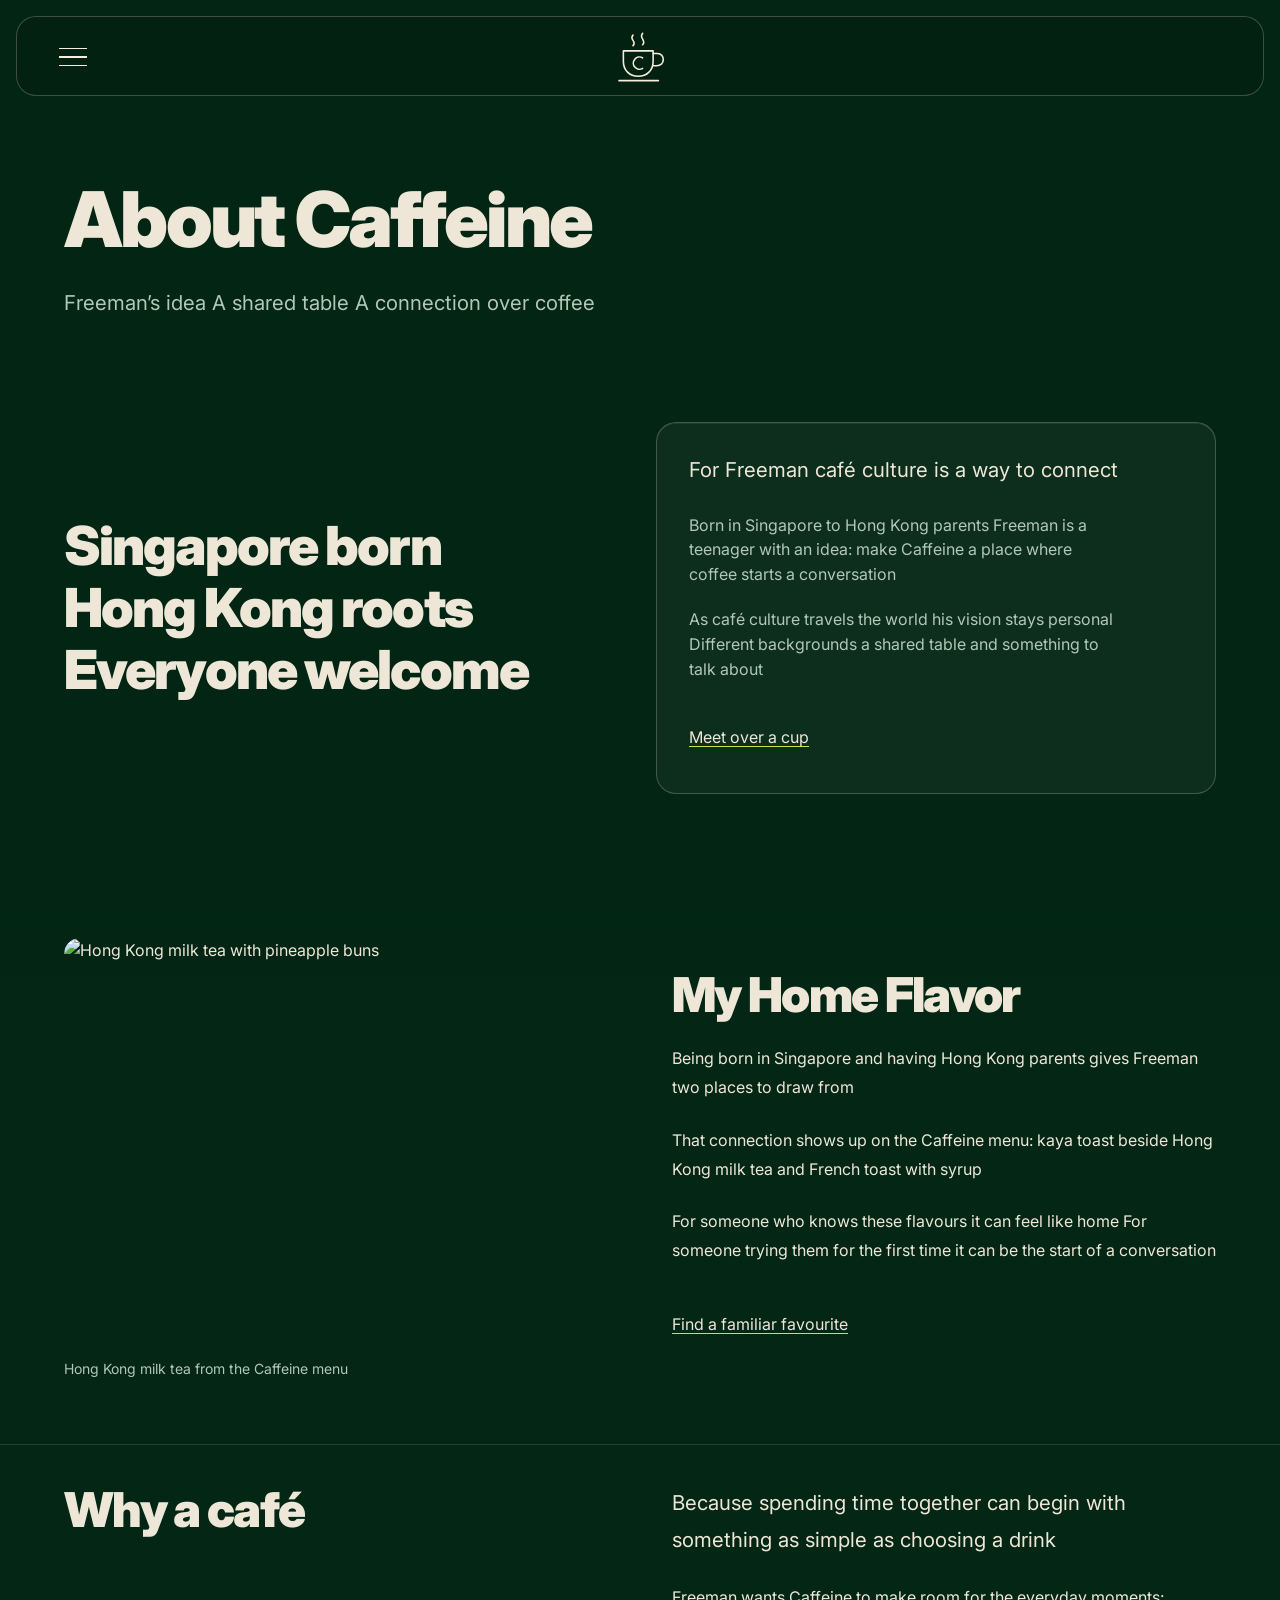
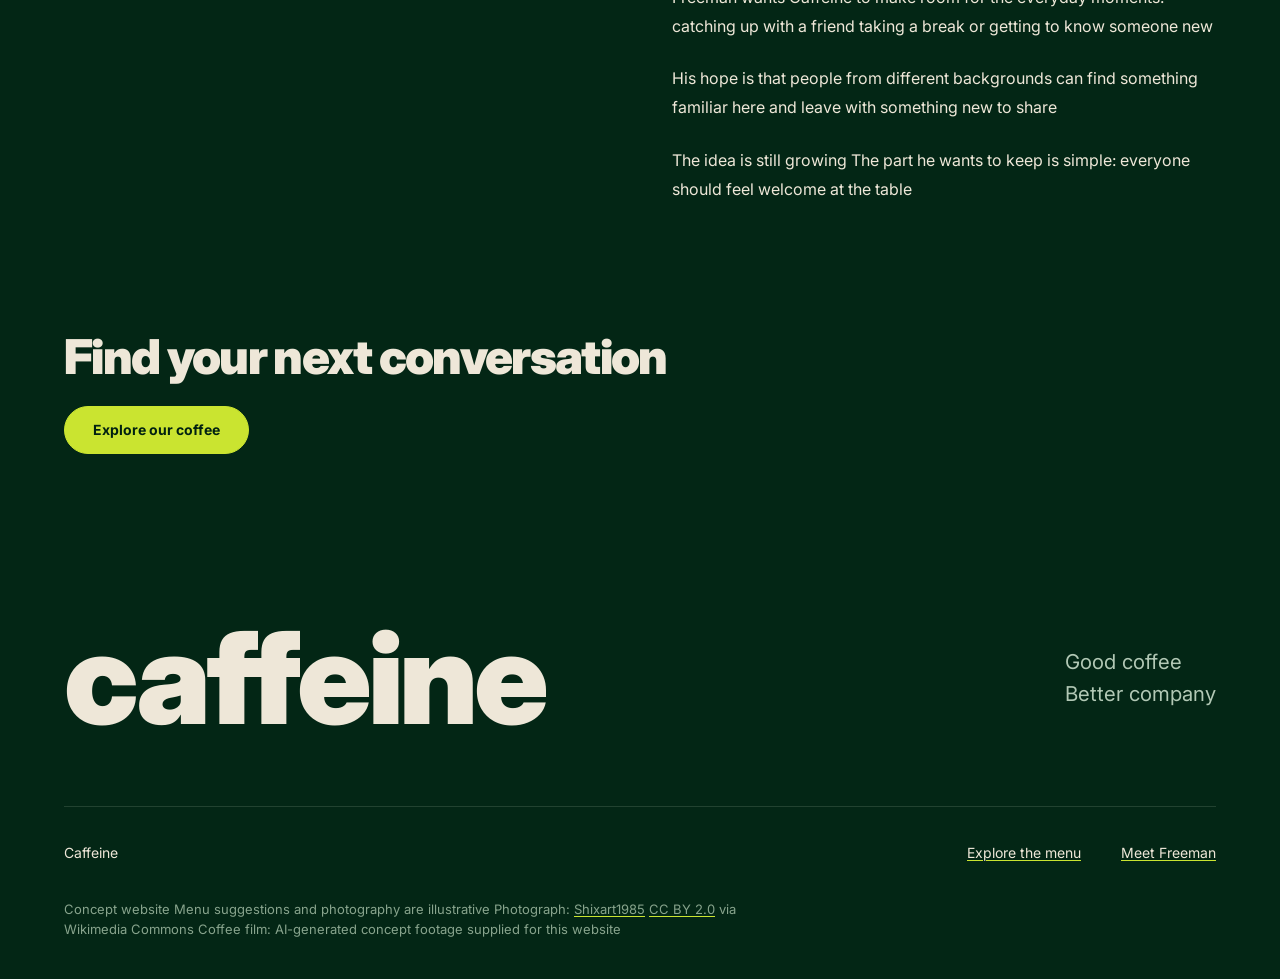
==== about.html @ d1d004fe "Add files via upload" ====
<!doctype html>
<html lang="en"><head><meta charset="UTF-8"><meta name="viewport" content="width=device-width, initial-scale=1"><title>About | Caffeine</title><meta name="description" content="Caffeine is Freeman’s café concept, bringing people together through coffee, with roots in Singapore and Hong Kong."><link rel="preconnect" href="https://fonts.googleapis.com"><link rel="preconnect" href="https://fonts.gstatic.com" crossorigin><link href="https://fonts.googleapis.com/css2?family=Inter:wght@400;500;700;900&display=swap" rel="stylesheet"><link rel="stylesheet" href="style.css"></head>
<body class="about-page"><a class="skip" href="#main">Skip to content</a><header class="container nav"><button class="menu-toggle" type="button" aria-label="Open menu" aria-haspopup="dialog" hidden><span aria-hidden="true"></span><span aria-hidden="true"></span><span aria-hidden="true"></span></button><a class="wordmark brand-home" href="index.html" aria-label="Caffeine home" title="Caffeine home"><svg class="brand-mark" width="56" height="56" viewBox="0 0 64 64" fill="none" aria-hidden="true" focusable="false"><g stroke="currentColor" stroke-width="1.8" stroke-linecap="round" stroke-linejoin="round"><path d="M24 7c-5 5 5 7 0 12M35 5c-5 5 5 8 0 13M13 25h34v12c0 10-7 17-17 17S13 47 13 37V25Z"/><path d="M47 28h5c9 0 9 14-1 14h-4M8 59h45M35 33a7 7 0 1 0 0 12"/></g></svg></a><nav aria-label="Main navigation"><a href="index.html#story">Our story</a><a href="coffee.html">Coffee</a><a href="shop.html">Shop</a><a href="about.html" aria-current="page">About</a><a class="visit-link" href="index.html#visit">Come together</a></nav></header><main id="main"><div class="container about-intro"><h1>About Caffeine</h1><p class="lead">Freeman’s idea A shared table A connection over coffee</p></div><section id="story" class="story container"><div class="story-heading"><h2>Singapore born<br>Hong Kong roots<br>Everyone welcome</h2></div><div class="story-body"><p class="lead">For Freeman café culture is a way to connect</p><p>Born in Singapore to Hong Kong parents Freeman is a teenager with an idea: make Caffeine a place where coffee starts a conversation</p><p>As café culture travels the world his vision stays personal Different backgrounds a shared table and something to talk about</p><a class="text-link" href="index.html#visit">Meet over a cup</a></div></section><section class="container about-roots" aria-labelledby="home-flavor-title"><figure class="about-roots-photo"><img src="assets/hong-kong-milk-tea.jpg" alt="Hong Kong milk tea with pineapple buns" width="1500" height="1125" loading="lazy"><figcaption>Hong Kong milk tea from the Caffeine menu</figcaption></figure><div class="about-roots-copy"><h2 id="home-flavor-title">My Home Flavor</h2><p>Being born in Singapore and having Hong Kong parents gives Freeman two places to draw from</p><p>That connection shows up on the Caffeine menu: kaya toast beside Hong Kong milk tea and French toast with syrup</p><p>For someone who knows these flavours it can feel like home For someone trying them for the first time it can be the start of a conversation</p><a class="text-link" href="coffee.html">Find a familiar favourite</a></div></section><section class="container about-purpose" aria-labelledby="gather-title"><h2 id="gather-title">Why a café</h2><div><p class="lead">Because spending time together can begin with something as simple as choosing a drink</p><p>Freeman wants Caffeine to make room for the everyday moments: catching up with a friend taking a break or getting to know someone new</p><p>His hope is that people from different backgrounds can find something familiar here and leave with something new to share</p><p>The idea is still growing The part he wants to keep is simple: everyone should feel welcome at the table</p></div></section><section class="container about-invitation" aria-labelledby="connection-title"><h2 id="connection-title">Find your next conversation</h2><a class="btn" href="coffee.html">Explore our coffee</a></section></main><footer class="container footer"><div class="footer-top"><a href="index.html" class="footer-mark" aria-label="Caffeine home">caffeine</a><p>Good coffee<br>Better company</p></div><div class="footer-bottom"><p>Caffeine</p><a href="coffee.html">Explore the menu</a><a href="index.html#story">Meet Freeman</a></div><p class="credits">Concept website Menu suggestions and photography are illustrative Photograph: <a href="https://commons.wikimedia.org/wiki/File:Espresso_coffee_pouring_from_retro_espresso_machine.jpg">Shixart1985</a> <a href="https://creativecommons.org/licenses/by/2.0/">CC BY 2.0</a> via Wikimedia Commons Coffee film: AI-generated concept footage supplied for this website</p></footer><script src="site-menu.js" defer></script></body></html>
---- style.css ----
/* Hallmark · shape: Conversational FAQ · genre: editorial · theme: Hedgerow palette with owner-requested glass · job: visit · draw: 53050f
 * hero: Stage · nav: edge-aligned · footer: statement · imagery: photograph · signature: two espresso glasses making connection tangible · hedgerow: hedge
 * axes: dark/high-contrast-serif/chromatic-green · posture: drenched · contrast: static checks only · fold: unverified · v2.0.0 */
/* waive 29: owner explicitly requested frosted glass, using photo-backed translucent surfaces. */
/* Hallmark · pre-emit critique: photo carries connection; weakest: business facts absent, leave address and hours as two explicit slots. */
/* hero-review: in-thread, source review; removed unverified registered trademark. finish-review: in-thread, render unavailable; visual verification pending. */
/* waive 42: edge-aligned navigation keeps three café destinations clear. Draw swaps: Stage supports portrait coffee photo; edge nav replaces search without searchable content; no sticky hours before hours are supplied. */
@import url('./tokens.css');
@import url('./base.css');
:root { --color-clear: transparent; --photo-outline: color-mix(in oklab, var(--color-ink) 8%, transparent); }
a { text-decoration-color: var(--color-accent); }
.nav { height: 92px; display:flex; align-items:center; justify-content:space-between; gap:var(--space-lg); }
.wordmark { font-family:var(--font-display); font-size:38px; text-decoration:none; letter-spacing:-2px; white-space:nowrap; }
.wordmark span { font-family:var(--font-body); font-size:12px; vertical-align:top; letter-spacing:0; margin-left:var(--space-2xs); }
nav { display:flex; align-items:center; gap:36px; } nav a { font-size:14px; text-decoration:none; white-space:nowrap; padding-block:var(--space-sm); } nav a:hover { text-decoration:underline; }
.visit-link { border-bottom:1px solid var(--color-accent); }
.hero { min-height:calc(100svh - 92px); display:grid; grid-template-columns:minmax(0, 1fr) minmax(0, 1fr); align-items:center; gap:var(--space-2xl); padding-block:36px var(--space-2xl); }
h1 { font-size:clamp(54px,6.2vw,92px); max-width:10ch; line-height:1.1; }
.hero-copy .lead { margin-block:28px 36px; font-size:18px; color:var(--color-ink-2); }
.hero-photo { margin:0; height:calc(100svh - 192px); min-height:430px; max-height:800px; outline:1px solid var(--photo-outline); }
.btn { display:inline-flex; align-items:center; justify-content:center; min-height:48px; padding:0 28px; background:var(--color-accent); color:var(--color-accent-ink); border:1px solid var(--color-accent); border-radius:var(--radius-pill); font-weight:700; font-size:14px; text-decoration:none; white-space:nowrap; }
.btn:hover { background:var(--color-accent-2); } .btn:active { transform:translateY(1px); } .btn:disabled { opacity:.55; cursor:not-allowed; } .btn[aria-busy=true] { cursor:progress; }
.skip { position:absolute; transform:translateY(-150%); padding:var(--space-sm) var(--space-lg); background:var(--color-ink); color:var(--color-paper); z-index:10; } .skip:focus-visible { transform:none; }
@media(max-width:60rem) { .nav { height:80px; } nav { gap:var(--space-lg); } .hero { gap:32px; } h1 { font-size:clamp(48px,7vw,74px); } }
@media(max-width:40rem) { .nav { height:auto; min-height:80px; flex-wrap:wrap; padding-block:20px; gap:var(--space-md); } .wordmark { font-size:32px; } nav { gap:20px; } nav a { font-size:13px; } .hero { grid-template-columns:minmax(0,1fr); padding-block:44px 32px; min-height:0; gap:var(--space-xl); } h1 { font-size:clamp(52px,12vw,76px); } .hero-photo { height:460px; min-height:0; } }
@media(prefers-reduced-motion:reduce) { .btn:active { transform:none; } }
.section-head { display:flex; align-items:flex-end; justify-content:space-between; gap:var(--gap-columns); margin-bottom:var(--space-2xl); }
.section-head p { max-width:34ch; color:var(--color-muted); font-size:var(--text-sm); }
.menu-section { padding-block:var(--section-gap-s); background:var(--color-ink); color:var(--color-paper); --color-rule:color-mix(in oklab, var(--color-paper) 23%, var(--color-ink)); --color-focus:var(--color-accent-deep); }
.menu-section .section-head p { color:var(--color-paper-3); }
.menu-choice { border:0; padding:0; margin:0 0 var(--space-xl); display:flex; gap:var(--space-xs); }
.menu-choice input { position:absolute; opacity:0; width:1px; height:1px; }
.menu-choice label { min-height:48px; display:inline-flex; align-items:center; padding-inline:var(--space-lg); border:1px solid var(--color-rule); border-radius:var(--radius-pill); cursor:pointer; font-size:var(--text-sm); white-space:nowrap; }
.menu-choice input:checked + label { background:var(--color-paper); color:var(--color-ink); }
.menu-choice label:hover { border-color:var(--color-paper); }
.menu-choice input:focus-visible + label { outline:2px solid var(--color-focus); outline-offset:3px; }
.menu-choice label:active { border-color:var(--color-accent-deep); }
.menu-choice input:disabled + label { opacity:.55; cursor:not-allowed; }
.menu-panel { border-top:1px solid var(--color-paper); }
.menu-panel article { display:grid; grid-template-columns:minmax(0,1fr) minmax(0,1fr); gap:var(--gap-columns); align-items:center; padding-block:28px; border-bottom:1px solid var(--color-rule); }
.menu-panel h3 { font-size:32px; }
.menu-panel p { color:var(--color-paper-3); }
.menu-section:has(#coffee:checked) [data-menu]:not([data-menu=coffee]), .menu-section:has(#tea:checked) [data-menu]:not([data-menu=tea]), .menu-section:has(#bites:checked) [data-menu]:not([data-menu=bites]) { display:none; }
.story { padding-block:var(--section-gap-l); display:grid; grid-template-columns:minmax(0,1fr) minmax(0,1fr); align-items:center; gap:var(--gap-columns); }
.story h2 { font-size:clamp(40px,4.2vw,60px); line-height:1.16; }
.story-body { padding-left:var(--space-xl); }
.story-body .lead { color:var(--color-ink); margin-bottom:28px; }
.story-body p { color:var(--color-ink-2); margin-bottom:20px; max-width:43ch; }
.text-link { display:inline-flex; align-items:center; min-height:48px; margin-top:var(--space-sm); }
.visit-section { background:var(--color-paper-2); color:var(--color-ink); padding-block:var(--section-gap-s); }
.visit-grid { display:grid; grid-template-columns:minmax(0,1fr) minmax(0,1fr); gap:var(--gap-columns); }
.visit-grid h2 { font-size:clamp(44px,4.5vw,64px); line-height:1.15; }
.visit-grid .lead { margin-top:var(--space-lg); color:var(--color-ink-2); max-width:28ch; }
.visit-details dl { margin:0; }
.visit-details dl > div { padding-block:var(--space-lg); border-top:1px solid var(--color-rule); }
.visit-details dt { font-size:var(--text-sm); color:var(--color-muted); margin-bottom:var(--space-sm); }
.visit-details dd { margin:0; }
.fill { border:1px dashed var(--color-muted); padding:var(--space-2xs) var(--space-xs); display:inline-block; color:var(--color-ink-2); }
.visit-details > p { font-size:var(--text-sm); color:var(--color-muted); margin-block:var(--space-md) var(--space-xl); }
details { border-top:1px solid var(--color-rule); padding-block:var(--space-md); }
summary { cursor:pointer; min-height:48px; align-content:center; }
summary:hover { color:var(--color-ink-2); }
details p { color:var(--color-ink-2); padding-block:var(--space-md); }
.footer { padding-block:var(--space-3xl) var(--space-xl); }
.footer-top { display:flex; justify-content:space-between; align-items:center; gap:var(--gap-columns); padding-bottom:var(--space-2xl); }
.footer-mark { font-family:var(--font-display); font-size:clamp(70px,13vw,176px); line-height:1; letter-spacing:-.055em; text-decoration:none; }
.footer-top p { font-size:var(--text-lead); color:var(--color-ink-2); }
.footer-bottom { display:flex; align-items:center; flex-wrap:wrap; gap:var(--space-xl); padding-block:var(--space-lg); border-top:1px solid var(--color-rule); font-size:var(--text-sm); }
.footer-bottom p { margin-right:auto; }
.footer-bottom a { min-height:44px; display:inline-flex; align-items:center; }
.credits { color:var(--color-muted); font-size:var(--text-xs); max-width:85ch; }
@media(max-width:60rem) { .story-body { padding-left:0; } .menu-panel h3 { font-size:28px; } }
@media(max-width:40rem) { .section-head { display:block; margin-bottom:var(--space-xl); } .section-head p { margin-top:var(--space-lg); } .menu-choice { gap:var(--space-xs); } .menu-choice label { padding-inline:var(--space-md); } .menu-panel article { grid-template-columns:minmax(0,1fr); gap:var(--space-sm); } .story, .visit-grid { grid-template-columns:minmax(0,1fr); gap:var(--space-xl); } .story h2 { font-size:40px; } .footer-top { display:block; padding-bottom:var(--space-xl); } .footer-top p { margin-top:var(--space-lg); } .footer-bottom { gap:var(--space-lg); } .footer-bottom p { width:100%; } .credits { margin-top:var(--space-lg); } }

/* Glass treatment requested by the owner; Hedgerow colours and typography retained. */
:root {
  --glass-solid: oklch(26% 0.045 158);
  --glass-dark: oklch(22% 0.045 158 / 0.76);
  --glass-soft: oklch(30% 0.045 158 / 0.58);
  --glass-cream: oklch(93% 0.022 88 / 0.94);
  --glass-edge: oklch(93% 0.022 88 / 0.24);
  --glass-highlight: oklch(93% 0.022 88 / 0.08);
  --glass-shadow: oklch(12% 0.025 158 / 0.18);
  --radius-glass: 20px;
}
body { isolation:isolate; }
body::before {
  content:""; position:fixed; inset:-40px; z-index:-1;
  background:var(--color-paper) url('./assets/espresso.jpg') center / cover no-repeat;
  opacity:.28; filter:blur(18px); pointer-events:none;
}
.nav {
  position:sticky; top:var(--space-md); z-index:var(--z-sticky-nav);
  width:calc(100% - 32px); max-width:1312px; height:80px;
  margin-block:var(--space-md); padding-inline:32px;
  border:1px solid var(--glass-edge); border-radius:var(--radius-glass);
  background:var(--glass-solid); color:var(--color-ink);
}
.hero { min-height:calc(100svh - 112px); }
.hero-copy {
  padding:32px; background:var(--glass-solid); color:var(--color-ink);
  border:1px solid var(--glass-edge); border-radius:var(--radius-glass);
  box-shadow:inset 0 1px 0 var(--glass-highlight);
}
h1 { font-size:clamp(52px,5.4vw,84px); }
.hero-photo { border-radius:var(--radius-glass); outline:1px solid var(--glass-edge); }
.menu-section { background:var(--color-ink); }
.story-body, .visit-details {
  padding:32px; background:var(--glass-solid); color:var(--color-ink);
  border:1px solid var(--glass-edge); border-radius:var(--radius-glass);
  box-shadow:inset 0 1px 0 var(--glass-highlight);
}
.visit-section { background:var(--color-clear); }
@supports ((backdrop-filter:blur(1px)) or (-webkit-backdrop-filter:blur(1px))) {
  .nav { background:var(--glass-dark); -webkit-backdrop-filter:blur(24px); backdrop-filter:blur(24px); }
  .hero-copy, .story-body, .visit-details {
    background:var(--glass-soft); -webkit-backdrop-filter:blur(20px); backdrop-filter:blur(20px);
  }
  .menu-section { background:var(--glass-cream); -webkit-backdrop-filter:blur(24px); backdrop-filter:blur(24px); }
}
@media(max-width:60rem) { .hero-copy, .story-body, .visit-details { padding:var(--space-lg); } }
@media(max-width:40rem) {
  .nav { position:relative; top:0; height:auto; min-height:80px; padding:var(--space-md); }
  .hero { padding-top:var(--space-lg); min-height:0; }
  .hero-copy { padding:var(--space-lg); }
  h1 { font-size:clamp(40px,10.5vw,64px); }
  .hero-photo { height:420px; }
}
@media(prefers-reduced-transparency:reduce) {
  body::before { display:none; }
  .nav, .hero-copy, .story-body, .visit-details { background:var(--glass-solid); color:var(--color-ink); -webkit-backdrop-filter:none; backdrop-filter:none; }
  .menu-section { background:var(--color-ink); -webkit-backdrop-filter:none; backdrop-filter:none; }
}

/* Owner-requested Basic Mono Upper typography. */
body { text-transform:uppercase; }
h1 { font-size:clamp(30px,4vw,58px); max-width:none; line-height:1.15; }
.wordmark, .footer-mark { letter-spacing:-0.04em; }
.footer-mark { font-size:clamp(40px,10vw,144px); }
nav { gap:var(--space-lg); }
@media(max-width:40rem) {
  h1 { font-size:clamp(26px,7.5vw,44px); }
  nav { flex-wrap:wrap; gap:var(--space-md); }
  nav a { font-size:12px; }
}

/* Menu items as independent cards. */
:root {
  --menu-card-surface: oklch(97% 0.015 88 / 0.72);
  --menu-card-edge: oklch(24% 0.052 158 / 0.2);
}
.menu-choice { flex-wrap:wrap; }
.menu-panel {
  display:grid; grid-template-columns:repeat(2,minmax(0,1fr));
  gap:var(--space-lg); border-top:0;
}
.menu-panel article {
  display:grid; grid-template-columns:minmax(0,1fr);
  align-content:start; align-items:start; gap:var(--space-md);
  min-width:0; min-height:180px; padding:32px;
  background:var(--menu-card-surface); color:var(--color-paper);
  border:1px solid var(--menu-card-edge); border-radius:var(--radius-glass);
}
.menu-panel article:last-child:nth-child(odd) { grid-column:1 / -1; }
.menu-panel h3 { font-size:28px; }
@media(max-width:40rem) {
  .menu-panel { grid-template-columns:minmax(0,1fr); gap:var(--space-md); }
  .menu-panel article { min-height:0; padding:var(--space-lg); }
  .menu-panel h3 { font-size:26px; }
}

/* Adapted from the owner's Talently reference: light face on a pastel base. */
:root {
  --menu-face: oklch(98% 0.009 88);
  --menu-sage: oklch(86% 0.055 145);
  --menu-peach: oklch(88% 0.063 53);
  --menu-butter: oklch(90% 0.085 94);
  --menu-mist: oklch(87% 0.028 173);
  --menu-face-edge: oklch(24% 0.052 158 / 0.12);
  --menu-card-shadow: oklch(24% 0.052 158 / 0.1);
}
.menu-panel { gap:32px; padding-block:var(--space-md); }
.menu-panel article.menu-card {
  --card-tint:var(--menu-sage);
  display:flex; flex-direction:column; gap:0; min-height:0;
  padding:var(--space-2xs) var(--space-2xs) 0;
  border:0; border-radius:28px; background:var(--card-tint);
  box-shadow:0 16px 32px var(--menu-card-shadow);
}
.menu-panel article.menu-card:nth-child(4n + 2) { --card-tint:var(--menu-peach); }
.menu-panel article.menu-card:nth-child(4n + 3) { --card-tint:var(--menu-butter); }
.menu-panel article.menu-card:nth-child(4n + 4) { --card-tint:var(--menu-mist); }
.menu-card-face {
  display:flex; flex-direction:column; flex:1; min-width:0;
  min-height:230px; padding:32px; gap:var(--space-md);
  background:var(--menu-face); border:1px solid var(--menu-face-edge);
  border-radius:24px;
}
.menu-panel .menu-card h3 { font-size:clamp(24px,2.2vw,32px); line-height:1.2; }
.menu-tags {
  display:flex; flex-wrap:wrap; gap:var(--space-xs);
  padding:var(--space-lg) 0 0; margin:auto 0 0; list-style:none;
}
.menu-tags li {
  padding:var(--space-2xs) var(--space-xs); border:1px solid var(--menu-card-edge);
  border-radius:6px; font-size:12px; line-height:1.5; color:var(--color-paper);
}
.menu-card-base {
  display:flex; justify-content:space-between; align-items:center; flex-wrap:wrap;
  gap:var(--space-xs); padding:var(--space-md) 28px;
  color:var(--color-paper); font-size:12px;
}
.menu-card-base > span:first-child { font-weight:700; }
@media(min-width:60rem) {
  .menu-panel article.menu-card:nth-child(odd) { transform:rotate(-1deg); }
  .menu-panel article.menu-card:nth-child(even) { transform:rotate(1deg); }
  .menu-panel article.menu-card:last-child:nth-child(odd) { transform:none; }
}
@media(max-width:40rem) {
  .menu-panel { gap:var(--space-lg); }
  .menu-card-face { min-height:210px; padding:var(--space-lg); }
  .menu-card-base { padding-inline:var(--space-lg); }
}

/* Interactive fan deck, progressively enhanced from the readable card grid. */
:root { --deck-wash:var(--menu-sage); --deck-stage-shadow:oklch(24% 0.052 158 / 0.16); }
.menu-section.has-decks { background:color-mix(in oklab,var(--color-ink) 64%,var(--deck-wash)); }
.menu-panel.menu-deck { display:block; padding-block:0; }
.deck-stage {
  position:relative; display:grid; place-items:center; isolation:isolate;
  min-height:500px; padding-block:48px 52px; touch-action:pan-y;
}
.menu-panel.menu-deck article.menu-card {
  grid-area:1 / 1; width:min(58%,360px); min-width:0;
  transform:translateX(0) translateY(16px) scale(.8); opacity:0;
  z-index:0; pointer-events:none;
  transition:transform 420ms var(--ease-out),opacity 280ms var(--ease-out);
  box-shadow:0 20px 40px var(--deck-stage-shadow);
}
.menu-panel.menu-deck .menu-card-face { min-height:320px; padding:28px; }
.menu-panel.menu-deck article.menu-card[data-position=active] {
  transform:translateX(0) translateY(-12px) rotate(0) scale(1);
  opacity:1; z-index:3; pointer-events:auto;
}
.menu-panel.menu-deck article.menu-card[data-position=previous] {
  transform:translateX(-52%) translateY(20px) rotate(-9deg) scale(.85);
  opacity:.58; z-index:2; pointer-events:auto;
}
.menu-panel.menu-deck article.menu-card[data-position=next] {
  transform:translateX(52%) translateY(20px) rotate(9deg) scale(.85);
  opacity:.58; z-index:1; pointer-events:auto;
}
.menu-panel.menu-deck article.menu-card[data-position=away] { visibility:hidden; }
.card-select {
  position:absolute; inset:0; width:100%; height:100%; cursor:pointer;
  border:0; border-radius:28px; background:var(--color-clear); color:var(--color-paper);
}
.card-select:focus-visible { outline:3px solid var(--color-paper); outline-offset:4px; }
.deck-stage:focus-visible { outline:2px solid var(--color-accent-deep); outline-offset:0; border-radius:var(--radius-glass); }
.deck-controls { display:flex; align-items:center; justify-content:center; gap:var(--space-lg); }
.deck-controls button {
  min-height:48px; padding:var(--space-sm) var(--space-lg); cursor:pointer;
  border:1px solid var(--color-paper); border-radius:var(--radius-pill);
  background:var(--color-clear); color:var(--color-paper); font-size:14px; text-transform:uppercase;
}
.deck-controls button:hover { background:var(--color-paper); color:var(--color-ink); }
.deck-controls button:focus-visible { outline:2px solid var(--color-paper); outline-offset:4px; }
.deck-controls button:active { transform:translateY(1px); }
.deck-status { font-size:14px; white-space:nowrap; font-variant-numeric:tabular-nums; }
.deck-hint { margin-top:var(--space-lg); text-align:center; font-size:12px; color:var(--color-paper-3); }
@media(max-width:40rem) {
  .deck-stage { min-height:480px; padding-block:40px; }
  .menu-panel.menu-deck article.menu-card { width:76%; }
  .menu-panel.menu-deck .menu-card-face { min-height:330px; padding:20px; }
  .menu-panel.menu-deck .menu-card h3 { font-size:24px; }
  .menu-panel.menu-deck .menu-card-base { padding:var(--space-sm) 20px; }
  .menu-panel.menu-deck article.menu-card[data-position=previous] { transform:translateX(-24%) translateY(20px) rotate(-7deg) scale(.85); }
  .menu-panel.menu-deck article.menu-card[data-position=next] { transform:translateX(24%) translateY(20px) rotate(7deg) scale(.85); }
  .deck-controls { gap:var(--space-md); }
  .deck-controls button { padding-inline:var(--space-md); }
}
@media(prefers-reduced-motion:reduce) {
  .menu-panel.menu-deck article.menu-card { transition:none; }
  .deck-controls button:active { transform:none; }
}

/* BBH Bogle display typography requested by the owner. */
.wordmark, .footer-mark { letter-spacing:0; font-weight:400; font-synthesis:none; }
h1, h2, h3 { letter-spacing:0; }
.menu-panel .menu-card h3 { font-size:34px; }
@media(max-width:40rem) { .menu-panel.menu-deck .menu-card h3 { font-size:30px; } }

/* Inter by Rasmus Andersson: Black headings matching the owner's specimen. */
body { text-transform:none; }
h1, h2, h3, .wordmark, .footer-mark { font-weight:900; letter-spacing:-0.035em; font-synthesis:none; }
.menu-panel .menu-card h3 { font-size:30px; letter-spacing:-0.025em; }
@media(max-width:40rem) { .menu-panel.menu-deck .menu-card h3 { font-size:27px; } }

/* Dedicated Coffee page shares the menu deck and brand navigation. */
nav a[aria-current="page"] { text-decoration:underline; text-decoration-color:var(--color-accent); text-underline-offset:0.35em; }
.coffee-page .menu-section { padding-block:var(--space-2xl); }
.coffee-page .section-head { align-items:center; margin-bottom:var(--space-xl); }
.coffee-page .section-head h1 { font-size:clamp(48px,6vw,80px); line-height:1.1; }
@media(max-width:40rem) {
  .coffee-page .menu-section { padding-block:var(--space-xl); }
  .coffee-page .menu-choice { margin-bottom:var(--space-lg); }
}

/* Homepage coffee film keeps the full landscape composition on every screen. */
.hero-film { margin:0; min-width:0; width:100%; }
.hero-film video {
  display:block; width:100%; height:auto; aspect-ratio:16 / 9;
  border:1px solid var(--glass-edge); border-radius:var(--radius-glass);
  background:var(--color-paper-2); object-fit:contain;
}
.hero-film figcaption { margin-top:var(--space-sm); font-size:14px; color:var(--color-ink-2); }
.hero-film video:focus-visible { outline:2px solid var(--color-focus); outline-offset:4px; }

/* Tap the selected menu card for a larger, accessible reading view. */
:root { --card-backdrop:oklch(12% 0.025 158 / .78); }
.card-dialog-open { overflow-y:hidden; }
.card-dialog {
  width:min(680px,calc(100% - 32px)); max-width:680px;
  max-height:calc(100dvh - 32px); padding:16px;
  border:1px solid var(--glass-edge); border-radius:28px;
  background:var(--glass-solid); color:var(--color-ink); overflow-y:auto;
}
.card-dialog::backdrop { background:var(--card-backdrop); backdrop-filter:blur(8px); }
.card-dialog-close {
  display:block; margin:0 0 16px auto; padding:12px 20px; min-height:48px;
  border:1px solid var(--glass-edge); border-radius:var(--radius-pill);
  background:var(--color-paper); color:var(--color-ink); cursor:pointer;
}
.card-dialog-close:hover { background:var(--color-paper-3); }
.card-dialog-close:focus-visible { outline:2px solid var(--color-focus); outline-offset:3px; }
.card-dialog .menu-card { background:var(--card-tint); color:var(--color-paper); padding:4px 4px 0; border-radius:24px; }
.card-dialog .menu-card-face { padding:32px; min-height:0; gap:24px; }
.card-dialog h3 { font-size:clamp(32px,5vw,48px); max-width:none; }
.card-dialog .menu-card-face > p { font-size:clamp(19px,2.5vw,24px); line-height:1.55; color:var(--color-paper-3); }
.card-dialog .menu-tags li { font-size:15px; }
.card-dialog .menu-card-base { padding:20px 28px; font-size:15px; }
.card-dialog[open] { animation:card-open 220ms var(--ease-out); }
@keyframes card-open { from { opacity:0; transform:translateY(16px) scale(.94); } to { opacity:1; transform:none; } }
@media(max-width:40rem) { .card-dialog .menu-card-face { padding:24px; } }
@media(prefers-reduced-motion:reduce) { .card-dialog[open] { animation:none; } }
.menu-card-image { width:100%; height:140px; object-fit:cover; object-position:center 62%; border-radius:14px; }
.menu-panel.menu-deck .menu-card:has(.menu-card-image) .menu-card-face { min-height:330px; }
.card-dialog .menu-card-image { width:100%; height:auto; max-height:none; aspect-ratio:4 / 3; object-fit:cover; object-position:center 59%; flex-shrink:0; }

/* Frame the owner-selected cup photo consistently on cards. */
.menu-card-image { object-position:center 59%; }

/* About page: founder story and a clear route back to the coffee menu. */
.about-intro { padding-block:var(--space-2xl) var(--space-xl); }
.about-intro h1 { max-width:16ch; font-size:clamp(44px,6vw,80px); }
.about-intro .lead { margin-top:var(--space-lg); color:var(--color-ink-2); }
.about-page .story { padding-block:var(--space-2xl) var(--section-gap-s); }
.about-invitation { padding-block:var(--space-xl) var(--space-2xl); }
.about-invitation h2 { margin-bottom:var(--space-lg); }
@media(max-width:40rem) { .about-intro { padding-top:var(--space-xl); } }

/* Keep all four navigation destinations readable on smaller screens. */
@media(max-width:60rem) { .nav { height:auto; min-height:80px; flex-wrap:wrap; gap:var(--space-md); padding-block:var(--space-md); } .nav nav { flex-wrap:wrap; gap:var(--space-lg); } }

/* Rounded navigation in cream and coffee brown. */
:root {
  --nav-cream:#f5eedf;
  --nav-cream-hover:#e8dcc6;
  --nav-brown:#5b3828;
  --nav-brown-hover:#754936;
}
.nav nav { gap:var(--space-xs); flex-wrap:wrap; }
.nav nav a {
  display:inline-flex; align-items:center; justify-content:center;
  min-height:44px; padding:var(--space-sm) 18px;
  border:1px solid var(--nav-cream); border-radius:var(--radius-pill);
  background:var(--nav-cream); color:var(--nav-brown);
  font-size:14px; font-weight:500; text-decoration:none;
}
.nav nav a:hover { background:var(--nav-cream-hover); border-color:var(--nav-cream-hover); text-decoration:none; }
.nav nav a[aria-current="page"] { background:var(--nav-brown); border-color:var(--nav-cream); color:var(--nav-cream); text-decoration:none; }
.nav nav a[aria-current="page"]:hover { background:var(--nav-brown-hover); }
.nav nav a:focus-visible { outline:3px solid var(--nav-cream); outline-offset:4px; }
.nav nav a:active { transform:translateY(1px); }
@media(max-width:40rem) {
  .nav nav { display:grid; grid-template-columns:repeat(2,minmax(0,1fr)); width:100%; }
  .nav nav a { font-size:13px; padding-inline:10px; }
}
@media(prefers-reduced-motion:reduce) { .nav nav a:active { transform:none; } }

/* Left-aligned, full-screen navigation inspired by the supplied reference. */
:root { --menu-ground:#21432e; --menu-ink:#f5eedf; }
.nav.nav--menu {
  display:grid; grid-template-columns:48px minmax(0,1fr) 48px;
  align-items:center; min-height:80px; height:80px; gap:var(--space-md);
  padding-block:var(--space-sm);
}
.nav--menu > .wordmark { grid-column:2; justify-self:center; }
.menu-toggle, .menu-close {
  display:inline-flex; flex-direction:column; justify-content:center; align-items:center;
  gap:7px; width:48px; height:48px; padding:8px;
  border:0; background:var(--color-clear); color:var(--menu-ink); cursor:pointer;
}
.menu-toggle span { display:block; width:28px; height:1.5px; background:currentColor; }
.menu-toggle:hover, .menu-close:hover { color:var(--color-accent); }
.menu-toggle:focus-visible, .menu-close:focus-visible { outline:2px solid var(--menu-ink); outline-offset:3px; }
.site-menu-open { overflow-y:hidden; }
.site-menu {
  position:fixed; inset:0; width:100%; max-width:none; height:100dvh; max-height:100dvh;
  margin:0; padding:0; border:0; border-radius:0;
  background:var(--menu-ground); color:var(--menu-ink); overflow-y:auto;
}
.site-menu[open] { display:flex; flex-direction:column; }
.site-menu::backdrop { background:var(--menu-ground); }
.menu-topbar {
  display:grid; grid-template-columns:48px minmax(0,1fr) 48px; align-items:center;
  flex-shrink:0; min-height:100px; gap:var(--space-md);
  width:100%; max-width:var(--container); margin-inline:auto; padding:var(--space-md) var(--gutter);
}
.menu-topbar .wordmark { grid-column:2; justify-self:center; }
.menu-close { position:relative; }
.menu-close span::before, .menu-close span::after {
  content:""; position:absolute; width:30px; height:1.5px; background:currentColor;
  top:23px; left:9px; transform:rotate(45deg);
}
.menu-close span::after { transform:rotate(-45deg); }
.site-menu .site-menu-links {
  display:flex; flex-direction:column; align-items:flex-start; gap:var(--space-xs);
  width:100%; max-width:var(--container); margin-inline:auto;
  padding:clamp(32px,7vh,72px) var(--gutter); flex:1;
}
.site-menu-links a {
  display:block; width:100%; max-width:640px; min-height:60px; padding-block:var(--space-md);
  border:0; border-radius:0; background:var(--color-clear); color:var(--menu-ink);
  font-family:var(--font-body); font-size:clamp(24px,3vw,36px); font-weight:500;
  line-height:1.3; text-transform:uppercase; text-decoration:none; white-space:normal;
}
.site-menu-links a:hover { text-decoration:underline; text-underline-offset:.2em; }
.site-menu-links a[aria-current="page"] { text-decoration:underline; text-decoration-color:var(--menu-ink); text-underline-offset:.2em; }
.site-menu-links a:focus-visible { outline:2px solid var(--menu-ink); outline-offset:4px; }
.site-menu-footer { width:100%; max-width:var(--container); margin-inline:auto; padding:var(--space-xl) var(--gutter); font-size:16px; }
@media(max-width:40rem) {
  .nav.nav--menu { padding-inline:var(--space-md); }
  .site-menu .site-menu-links { padding-inline:32px; }
  .menu-topbar { padding-inline:var(--space-md); }
  .site-menu-footer { padding-inline:32px; }
}

/* All card photographs share the owner-approved landscape frame. */
.menu-card-image, .card-dialog .menu-card-image { width:100%; height:auto; max-height:none; aspect-ratio:4 / 3; object-fit:cover; object-position:var(--photo-position,50% 59%); flex-shrink:0; }

/* Keep the shared navigation available while browsing on every screen size. */
:root { --site-nav-height:80px; }
header.nav {
  position:sticky;
  top:max(var(--space-sm), env(safe-area-inset-top, 0px));
  z-index:var(--z-sticky-nav);
}
html { scroll-padding-top:calc(var(--site-nav-height) + var(--space-sm) + var(--space-md)); }

/* More of Freeman's background, told through the existing menu and café idea. */
.about-roots { display:grid; grid-template-columns:repeat(2,minmax(0,1fr)); gap:var(--space-2xl); align-items:center; padding-block:var(--space-lg) var(--space-2xl); }
.about-roots-photo { margin:0; min-width:0; }
.about-roots-photo img { display:block; width:100%; height:auto; aspect-ratio:4/3; object-fit:cover; border-radius:var(--space-md); }
.about-roots-photo figcaption { margin-top:var(--space-sm); color:var(--color-ink-2); font-size:var(--text-sm); }
.about-roots-copy h2,.about-purpose h2 { margin-bottom:var(--space-lg); overflow-wrap:break-word; min-width:0; }
.about-roots-copy p,.about-purpose p { max-width:60ch; line-height:1.8; margin-bottom:var(--space-lg); }
.about-purpose { display:grid; grid-template-columns:minmax(0,1fr) minmax(0,1fr); gap:var(--space-2xl); padding-block:var(--space-xl) var(--space-2xl); border-top:1px solid var(--color-rule); }
@media(max-width:48rem) { .about-roots,.about-purpose { grid-template-columns:minmax(0,1fr); gap:var(--space-xl); padding-block:var(--space-xl); } .about-purpose h2 { margin-bottom:0; } }

/* A centred Caffeine cup emblem links directly to the homepage. */
.brand-home { display:inline-flex; align-items:center; justify-content:center; min-width:56px; min-height:56px; color:var(--menu-ink); }
.brand-home .brand-mark { display:block; width:56px; height:56px; }
.brand-home:hover { color:var(--color-accent); }
.brand-home:focus-visible { outline:2px solid var(--menu-ink); outline-offset:4px; border-radius:6px; }
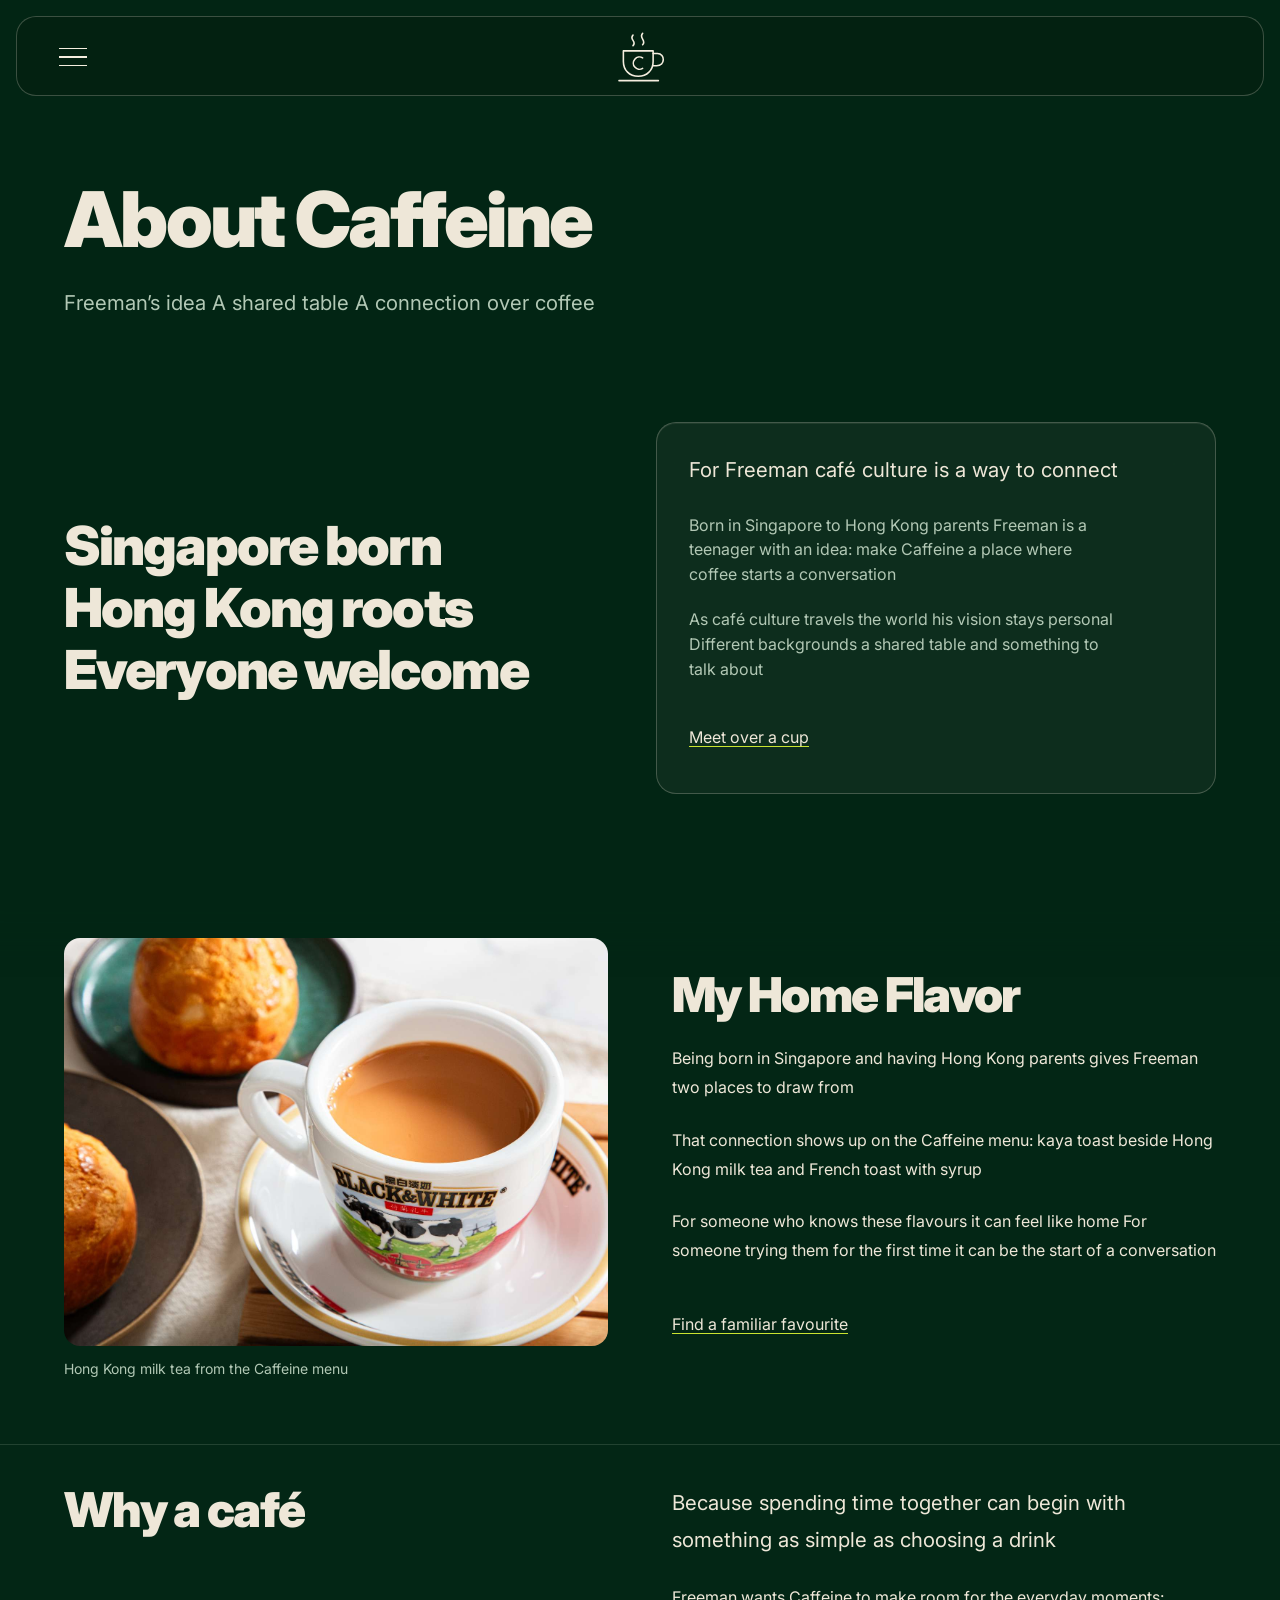
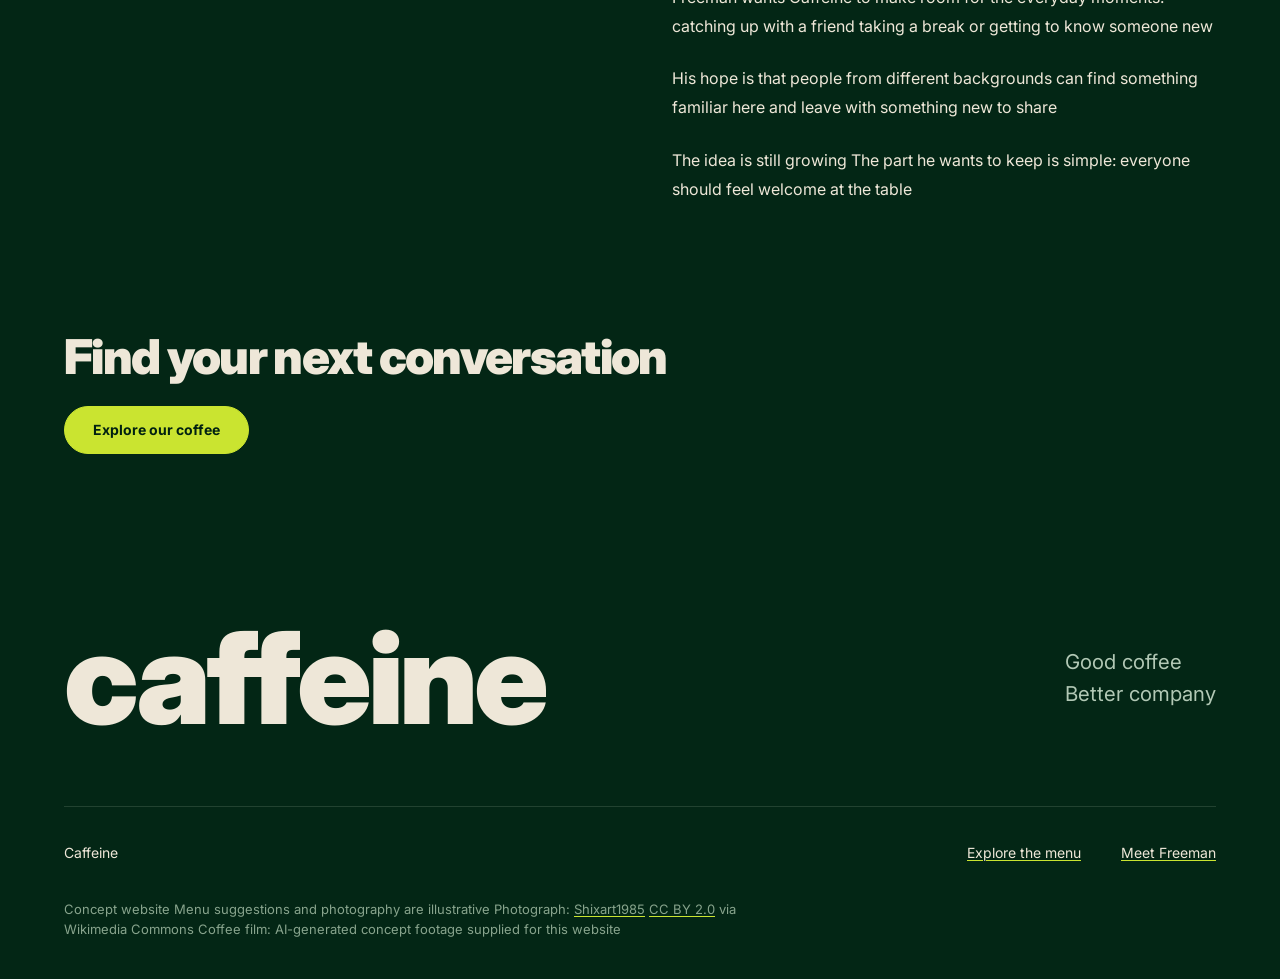
==== commit 54783be7: "Fix about.html image paths for repository layout" ====
--- a/about.html
+++ b/about.html
@@ -1,3 +1,3 @@
 <!doctype html>
 <html lang="en"><head><meta charset="UTF-8"><meta name="viewport" content="width=device-width, initial-scale=1"><title>About | Caffeine</title><meta name="description" content="Caffeine is Freeman’s café concept, bringing people together through coffee, with roots in Singapore and Hong Kong."><link rel="preconnect" href="https://fonts.googleapis.com"><link rel="preconnect" href="https://fonts.gstatic.com" crossorigin><link href="https://fonts.googleapis.com/css2?family=Inter:wght@400;500;700;900&display=swap" rel="stylesheet"><link rel="stylesheet" href="style.css"></head>
-<body class="about-page"><a class="skip" href="#main">Skip to content</a><header class="container nav"><button class="menu-toggle" type="button" aria-label="Open menu" aria-haspopup="dialog" hidden><span aria-hidden="true"></span><span aria-hidden="true"></span><span aria-hidden="true"></span></button><a class="wordmark brand-home" href="index.html" aria-label="Caffeine home" title="Caffeine home"><svg class="brand-mark" width="56" height="56" viewBox="0 0 64 64" fill="none" aria-hidden="true" focusable="false"><g stroke="currentColor" stroke-width="1.8" stroke-linecap="round" stroke-linejoin="round"><path d="M24 7c-5 5 5 7 0 12M35 5c-5 5 5 8 0 13M13 25h34v12c0 10-7 17-17 17S13 47 13 37V25Z"/><path d="M47 28h5c9 0 9 14-1 14h-4M8 59h45M35 33a7 7 0 1 0 0 12"/></g></svg></a><nav aria-label="Main navigation"><a href="index.html#story">Our story</a><a href="coffee.html">Coffee</a><a href="shop.html">Shop</a><a href="about.html" aria-current="page">About</a><a class="visit-link" href="index.html#visit">Come together</a></nav></header><main id="main"><div class="container about-intro"><h1>About Caffeine</h1><p class="lead">Freeman’s idea A shared table A connection over coffee</p></div><section id="story" class="story container"><div class="story-heading"><h2>Singapore born<br>Hong Kong roots<br>Everyone welcome</h2></div><div class="story-body"><p class="lead">For Freeman café culture is a way to connect</p><p>Born in Singapore to Hong Kong parents Freeman is a teenager with an idea: make Caffeine a place where coffee starts a conversation</p><p>As café culture travels the world his vision stays personal Different backgrounds a shared table and something to talk about</p><a class="text-link" href="index.html#visit">Meet over a cup</a></div></section><section class="container about-roots" aria-labelledby="home-flavor-title"><figure class="about-roots-photo"><img src="assets/hong-kong-milk-tea.jpg" alt="Hong Kong milk tea with pineapple buns" width="1500" height="1125" loading="lazy"><figcaption>Hong Kong milk tea from the Caffeine menu</figcaption></figure><div class="about-roots-copy"><h2 id="home-flavor-title">My Home Flavor</h2><p>Being born in Singapore and having Hong Kong parents gives Freeman two places to draw from</p><p>That connection shows up on the Caffeine menu: kaya toast beside Hong Kong milk tea and French toast with syrup</p><p>For someone who knows these flavours it can feel like home For someone trying them for the first time it can be the start of a conversation</p><a class="text-link" href="coffee.html">Find a familiar favourite</a></div></section><section class="container about-purpose" aria-labelledby="gather-title"><h2 id="gather-title">Why a café</h2><div><p class="lead">Because spending time together can begin with something as simple as choosing a drink</p><p>Freeman wants Caffeine to make room for the everyday moments: catching up with a friend taking a break or getting to know someone new</p><p>His hope is that people from different backgrounds can find something familiar here and leave with something new to share</p><p>The idea is still growing The part he wants to keep is simple: everyone should feel welcome at the table</p></div></section><section class="container about-invitation" aria-labelledby="connection-title"><h2 id="connection-title">Find your next conversation</h2><a class="btn" href="coffee.html">Explore our coffee</a></section></main><footer class="container footer"><div class="footer-top"><a href="index.html" class="footer-mark" aria-label="Caffeine home">caffeine</a><p>Good coffee<br>Better company</p></div><div class="footer-bottom"><p>Caffeine</p><a href="coffee.html">Explore the menu</a><a href="index.html#story">Meet Freeman</a></div><p class="credits">Concept website Menu suggestions and photography are illustrative Photograph: <a href="https://commons.wikimedia.org/wiki/File:Espresso_coffee_pouring_from_retro_espresso_machine.jpg">Shixart1985</a> <a href="https://creativecommons.org/licenses/by/2.0/">CC BY 2.0</a> via Wikimedia Commons Coffee film: AI-generated concept footage supplied for this website</p></footer><script src="site-menu.js" defer></script></body></html>
+<body class="about-page"><a class="skip" href="#main">Skip to content</a><header class="container nav"><button class="menu-toggle" type="button" aria-label="Open menu" aria-haspopup="dialog" hidden><span aria-hidden="true"></span><span aria-hidden="true"></span><span aria-hidden="true"></span></button><a class="wordmark brand-home" href="index.html" aria-label="Caffeine home" title="Caffeine home"><svg class="brand-mark" width="56" height="56" viewBox="0 0 64 64" fill="none" aria-hidden="true" focusable="false"><g stroke="currentColor" stroke-width="1.8" stroke-linecap="round" stroke-linejoin="round"><path d="M24 7c-5 5 5 7 0 12M35 5c-5 5 5 8 0 13M13 25h34v12c0 10-7 17-17 17S13 47 13 37V25Z"/><path d="M47 28h5c9 0 9 14-1 14h-4M8 59h45M35 33a7 7 0 1 0 0 12"/></g></svg></a><nav aria-label="Main navigation"><a href="index.html#story">Our story</a><a href="coffee.html">Coffee</a><a href="shop.html">Shop</a><a href="about.html" aria-current="page">About</a><a class="visit-link" href="index.html#visit">Come together</a></nav></header><main id="main"><div class="container about-intro"><h1>About Caffeine</h1><p class="lead">Freeman’s idea A shared table A connection over coffee</p></div><section id="story" class="story container"><div class="story-heading"><h2>Singapore born<br>Hong Kong roots<br>Everyone welcome</h2></div><div class="story-body"><p class="lead">For Freeman café culture is a way to connect</p><p>Born in Singapore to Hong Kong parents Freeman is a teenager with an idea: make Caffeine a place where coffee starts a conversation</p><p>As café culture travels the world his vision stays personal Different backgrounds a shared table and something to talk about</p><a class="text-link" href="index.html#visit">Meet over a cup</a></div></section><section class="container about-roots" aria-labelledby="home-flavor-title"><figure class="about-roots-photo"><img src="hong-kong-milk-tea.jpg" alt="Hong Kong milk tea with pineapple buns" width="1500" height="1125" loading="lazy"><figcaption>Hong Kong milk tea from the Caffeine menu</figcaption></figure><div class="about-roots-copy"><h2 id="home-flavor-title">My Home Flavor</h2><p>Being born in Singapore and having Hong Kong parents gives Freeman two places to draw from</p><p>That connection shows up on the Caffeine menu: kaya toast beside Hong Kong milk tea and French toast with syrup</p><p>For someone who knows these flavours it can feel like home For someone trying them for the first time it can be the start of a conversation</p><a class="text-link" href="coffee.html">Find a familiar favourite</a></div></section><section class="container about-purpose" aria-labelledby="gather-title"><h2 id="gather-title">Why a café</h2><div><p class="lead">Because spending time together can begin with something as simple as choosing a drink</p><p>Freeman wants Caffeine to make room for the everyday moments: catching up with a friend taking a break or getting to know someone new</p><p>His hope is that people from different backgrounds can find something familiar here and leave with something new to share</p><p>The idea is still growing The part he wants to keep is simple: everyone should feel welcome at the table</p></div></section><section class="container about-invitation" aria-labelledby="connection-title"><h2 id="connection-title">Find your next conversation</h2><a class="btn" href="coffee.html">Explore our coffee</a></section></main><footer class="container footer"><div class="footer-top"><a href="index.html" class="footer-mark" aria-label="Caffeine home">caffeine</a><p>Good coffee<br>Better company</p></div><div class="footer-bottom"><p>Caffeine</p><a href="coffee.html">Explore the menu</a><a href="index.html#story">Meet Freeman</a></div><p class="credits">Concept website Menu suggestions and photography are illustrative Photograph: <a href="https://commons.wikimedia.org/wiki/File:Espresso_coffee_pouring_from_retro_espresso_machine.jpg">Shixart1985</a> <a href="https://creativecommons.org/licenses/by/2.0/">CC BY 2.0</a> via Wikimedia Commons Coffee film: AI-generated concept footage supplied for this website</p></footer><script src="site-menu.js" defer></script></body></html>
